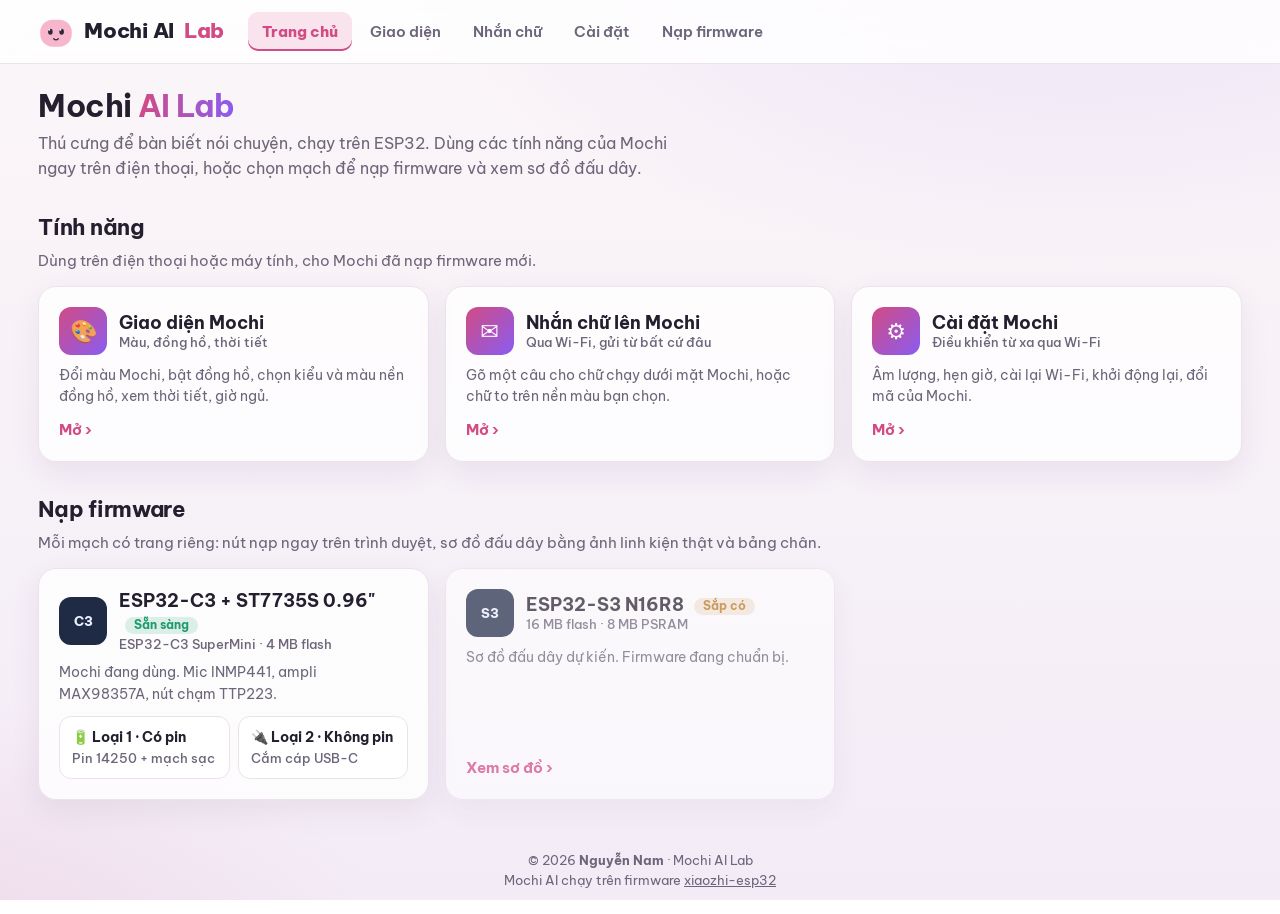
==== index.html @ e9ddea58 "Open Cai dat with the key from Mochi's QR code (#<key> on the home page); guides mention the QR Co-A" ====
<!doctype html>
<html lang="vi">
<head>
<meta charset="utf-8">
<meta name="viewport" content="width=device-width, initial-scale=1">
<title>Mochi AI Lab</title>
<link rel="icon" href="data:image/svg+xml,%3Csvg xmlns='http://www.w3.org/2000/svg' viewBox='0 0 64 64'%3E%3Crect x='4' y='10' width='56' height='48' rx='22' fill='%23f7b6cb'/%3E%3Crect x='18' y='26' width='8' height='11' rx='4' fill='%232c2838'/%3E%3Crect x='38' y='26' width='8' height='11' rx='4' fill='%232c2838'/%3E%3C/svg%3E">
<!-- home-screen shortcut icons (phones need PNGs; the SVG favicon above is for desktop tabs) -->
<link rel="icon" type="image/png" sizes="192x192" href="icons/icon-192.png">
<link rel="apple-touch-icon" href="icons/icon-180.png">
<link rel="manifest" href="site.webmanifest">
<meta name="theme-color" content="#fbf6f8">
<meta name="theme-color" media="(prefers-color-scheme: dark)" content="#17132a">
<meta name="apple-mobile-web-app-title" content="Mochi AI Lab">
<script>
  // links to sections of the old one-page flasher now live on the ESP32-C3 page
  if (['#nap', '#daydien', '#luuy'].includes(location.hash)) location.replace('esp32-c3.html' + location.hash);
  // the QR code on Mochi's screen (menu > Code web): https://mochiailab.github.io/#<key>
  // (after '#', so the key never reaches the server); Cài đặt fills it in and connects
  else if (/^#[A-Za-z0-9]{12}$/.test(location.hash)) location.replace('cai-dat.html' + location.hash);
</script>
<link rel="preconnect" href="https://fonts.googleapis.com">
<link rel="preconnect" href="https://fonts.gstatic.com" crossorigin>
<link href="https://fonts.googleapis.com/css2?family=Be+Vietnam+Pro:wght@400;500;600;700;800&display=swap" rel="stylesheet">
<link rel="stylesheet" href="site.css?v=20261133">
<style>
.hero { align-items: center; }
.hero p { max-width: 640px; font-size: 16px; }
</style>
</head>
<body>
<header data-active="home"></header>

<div class="wrap">
  <div class="hero">
    <div>
      <h1>Mochi <b>AI Lab</b></h1>
      <p>Thú cưng để bàn biết nói chuyện, chạy trên ESP32. Dùng các tính năng của Mochi ngay trên điện thoại, hoặc chọn mạch để nạp firmware và xem sơ đồ đấu dây.</p>
    </div>
  </div>

  <!-- the cards come from cards.js (add boards / features there) -->


  <section id="tinh-nang">
    <h2>Tính năng</h2>
    <p>Dùng trên điện thoại hoặc máy tính, cho Mochi đã nạp firmware mới.</p>
    <div class="cards" data-cards="features"></div>
  </section>

  <section id="nap-firmware">
    <h2>Nạp firmware</h2>
    <p>Mỗi mạch có trang riêng: nút nạp ngay trên trình duyệt, sơ đồ đấu dây bằng ảnh linh kiện thật và bảng chân.</p>
    <div class="cards" data-cards="boards"></div>
  </section>
</div>
<footer></footer>
<script src="site.js?v=20261128"></script>
<script src="cards.js?v=20261128"></script>
</body>
</html>
---- site.css ----
/* Mochi AI Lab: styles shared by every page (tokens, top bar, menu, layout, footer).
   Page-specific styles stay inline in each page. */
:root {
  --bg: #fbf6f8; --bg2: #f3ecf7; --surface: rgba(255,255,255,.82); --surface-solid: #ffffff;
  --text: #241f2e; --muted: #6d6579; --line: #ebe2ec; --shadow: 0 10px 30px rgba(80, 40, 90, .08);
  --accent: #d24b84; --accent2: #8a5cf0; --accent-text: #ffffff; --code: #f3edf2;
  --ok: #1d9a6a; --warn: #b9781a; --bad: #c2384f;
  --w-clk: #e07b00; --w-ws: #d23f8a; --w-data: #2f6fd6; --w-disp: #7a4fd0; --w-touch: #1d9a6a;
  --p33: #d63a3a; --p5: #9b1c1c; --gnd: #5b5b5b;
  --board: #1f2a44; --board-text: #e9eefc; --module: #fbf7fb; --module-stroke: #d9cfe0;
  --glow1: color-mix(in srgb, #8a5cf0 14%, transparent); --glow2: color-mix(in srgb, #d24b84 14%, transparent); --glow3: transparent;
}
@media (prefers-color-scheme: dark) {
  :root:not([data-theme="light"]) {
    --bg: #17132a; --bg2: #0d0b17; --surface: rgba(36,30,56,.72); --surface-solid: #241e38;
    --text: #f4f0fb; --muted: #b3abc8; --line: rgba(255,255,255,.09); --shadow: 0 14px 40px rgba(0,0,0,.45);
    --accent: #ff8fbd; --accent2: #b49cff; --accent-text: #1a0f1f; --code: #2c2542;
    --module: #2a2342; --module-stroke: #4a4066; --board: #2f2a55; --board-text: #ece8ff; --gnd: #b9b4c4; --p5: #ff8a8a;
    --glow1: rgba(180,156,255,.20); --glow2: rgba(255,143,189,.13); --glow3: rgba(94,200,255,.07);
  }
}
:root[data-theme="dark"] {
  --bg: #17132a; --bg2: #0d0b17; --surface: rgba(36,30,56,.72); --surface-solid: #241e38;
  --text: #f4f0fb; --muted: #b3abc8; --line: rgba(255,255,255,.09); --shadow: 0 14px 40px rgba(0,0,0,.45);
  --accent: #ff8fbd; --accent2: #b49cff; --accent-text: #1a0f1f; --code: #2c2542;
  --module: #2a2342; --module-stroke: #4a4066; --board: #2f2a55; --board-text: #ece8ff; --gnd: #b9b4c4; --p5: #ff8a8a;
  --glow1: rgba(180,156,255,.20); --glow2: rgba(255,143,189,.13); --glow3: rgba(94,200,255,.07);
}
* { box-sizing: border-box; }
body {
  margin: 0; min-height: 100vh; color: var(--text);
  font: 15px/1.55 "Be Vietnam Pro", "Segoe UI", system-ui, sans-serif;
  background:
    radial-gradient(1200px 600px at 85% -10%, var(--glow1), transparent 60%),
    radial-gradient(900px 500px at -10% 110%, var(--glow2), transparent 60%),
    radial-gradient(700px 500px at 50% 45%, var(--glow3), transparent 70%),
    linear-gradient(180deg, var(--bg), var(--bg2));
  background-attachment: fixed;
}

/* ---------- top bar + menu (same on every page) ---------- */
header {
  position: sticky; top: 0; z-index: 10; min-height: 64px;
  display: flex; align-items: center; gap: 24px; padding: 0 clamp(16px, 3vw, 40px);
  padding-top: env(safe-area-inset-top);
  background: var(--surface); backdrop-filter: blur(12px); border-bottom: 1px solid var(--line);
}
.brand { display: flex; align-items: center; gap: 10px; font-weight: 800; font-size: 21px; letter-spacing: -.3px; text-decoration: none; color: var(--text); flex: none; }
.brand svg { width: 36px; height: 36px; }
.brand span { color: var(--accent); }
.menu { display: flex; gap: 4px; }
.menu a { color: var(--muted); text-decoration: none; font-weight: 600; padding: 8px 14px; border-radius: 10px; white-space: nowrap; }
.menu a:hover { color: var(--text); background: color-mix(in srgb, var(--accent) 10%, transparent); }
.menu a.active { color: var(--accent); font-weight: 800; background: color-mix(in srgb, var(--accent) 14%, transparent);
  box-shadow: inset 0 -2px 0 var(--accent); }
.chip { margin-left: auto; display: inline-flex; align-items: center; gap: 8px; font-size: 13px; font-weight: 600;
  padding: 6px 12px; border-radius: 999px; background: var(--surface-solid); border: 1px solid var(--line); }
.chip i { width: 9px; height: 9px; border-radius: 50%; background: var(--ok); display: inline-block; }
.chip.bad i { background: var(--warn); }

/* phones / narrow windows: the menu becomes a scrolling row under the logo */
@media (max-width: 860px) {
  header { flex-wrap: wrap; gap: 6px 12px; padding-top: max(10px, env(safe-area-inset-top)); padding-bottom: 6px; }
  .menu { order: 3; width: 100%; overflow-x: auto; scrollbar-width: none; margin: 0 -6px; }
  .menu::-webkit-scrollbar { display: none; }
  .menu a { padding: 6px 12px; font-size: 14px; }
}
@media (max-width: 520px) {
  .brand { font-size: 19px; }
  .chip { font-size: 12px; padding: 5px 10px; }
  .chip .long { display: none; }
}

/* ---------- layout ---------- */
.wrap { max-width: 1680px; margin: 0 auto; padding: 24px clamp(16px, 3vw, 40px) 40px; }
.hero { display: flex; align-items: end; justify-content: space-between; gap: 20px; margin-bottom: 20px; flex-wrap: wrap; }
.hero h1 { margin: 0; font-size: clamp(26px, 2.4vw, 36px); letter-spacing: -.6px; line-height: 1.2; }
.hero h1 b { background: linear-gradient(90deg, var(--accent), var(--accent2)); -webkit-background-clip: text; background-clip: text; color: transparent; }
.hero p { margin: 6px 0 0; color: var(--muted); }
.panel { background: var(--surface); border: 1px solid var(--line); border-radius: 18px; box-shadow: var(--shadow); padding: 20px 22px; }
.tag { display: inline-block; font-size: 11.5px; font-weight: 700; border-radius: 999px; padding: 1px 9px; margin-left: 6px; vertical-align: 1px; }
.tag.ok { background: color-mix(in srgb, var(--ok) 15%, transparent); color: var(--ok); }
.tag.warn { background: color-mix(in srgb, var(--warn) 16%, transparent); color: var(--warn); }
.hidden { display: none !important; }
/* ---------- cards (home page, nap-firmware.html; filled by cards.js) ---------- */
section { margin-top: 30px; scroll-margin-top: 120px; }
section > h2 { margin: 0 0 4px; font-size: 22px; letter-spacing: -.3px; }
section > p { margin: 0 0 14px; color: var(--muted); }
.cards { display: grid; grid-template-columns: repeat(auto-fill, minmax(300px, 1fr)); gap: 16px; }
.card { position: relative; display: flex; flex-direction: column; gap: 10px; padding: 20px; border-radius: 18px;
  background: var(--surface); border: 1px solid var(--line); box-shadow: var(--shadow); color: var(--text); text-decoration: none;
  transition: transform .15s, border-color .15s; }
a.card:hover, .card.link:hover { transform: translateY(-2px); border-color: color-mix(in srgb, var(--accent) 45%, var(--line)); }
.card .top { display: flex; align-items: center; gap: 12px; }
.icon { width: 48px; height: 48px; border-radius: 12px; display: grid; place-items: center; flex: none;
  background: var(--board); color: var(--board-text); font-weight: 800; font-size: 13px; }
.icon.feature { background: linear-gradient(135deg, var(--accent), var(--accent2)); color: #fff; font-size: 22px; }
.card h3 { margin: 0; font-size: 18px; line-height: 1.3; }
.card h3 small { display: block; font-size: 13px; font-weight: 500; color: var(--muted); }
.card p { margin: 0; color: var(--muted); font-size: 14px; }
.card .go { margin-top: auto; font-weight: 700; color: var(--accent); }
.card.soon { opacity: .7; }
.card .cover { position: absolute; inset: 0; border-radius: inherit; }  /* whole card clickable */
.variants { display: flex; gap: 8px; flex-wrap: wrap; margin-top: auto; position: relative; z-index: 1; }
.variants a { flex: 1; min-width: 130px; text-decoration: none; color: var(--text); font-weight: 700; font-size: 14px;
  padding: 10px 12px; border-radius: 12px; background: var(--surface-solid); border: 1px solid var(--line); }
.variants a small { display: block; font-weight: 500; color: var(--muted); font-size: 12.5px; }
.variants a:hover { border-color: var(--accent); }

footer { text-align: center; color: var(--muted); font-size: 13px; padding: 10px 16px 24px; }
footer a { color: inherit; }

/* "Ghi nhớ mã" checkbox under the key box (Nhắn chữ, Giao diện, Cài đặt) */
.remember { display: flex; gap: 8px; align-items: baseline; flex-wrap: wrap; margin: 10px 2px 0; font-size: 14px; color: var(--text); cursor: pointer; }
.remember input { accent-color: var(--accent); }
.remember small { color: var(--muted); }

[hidden] { display: none !important; }
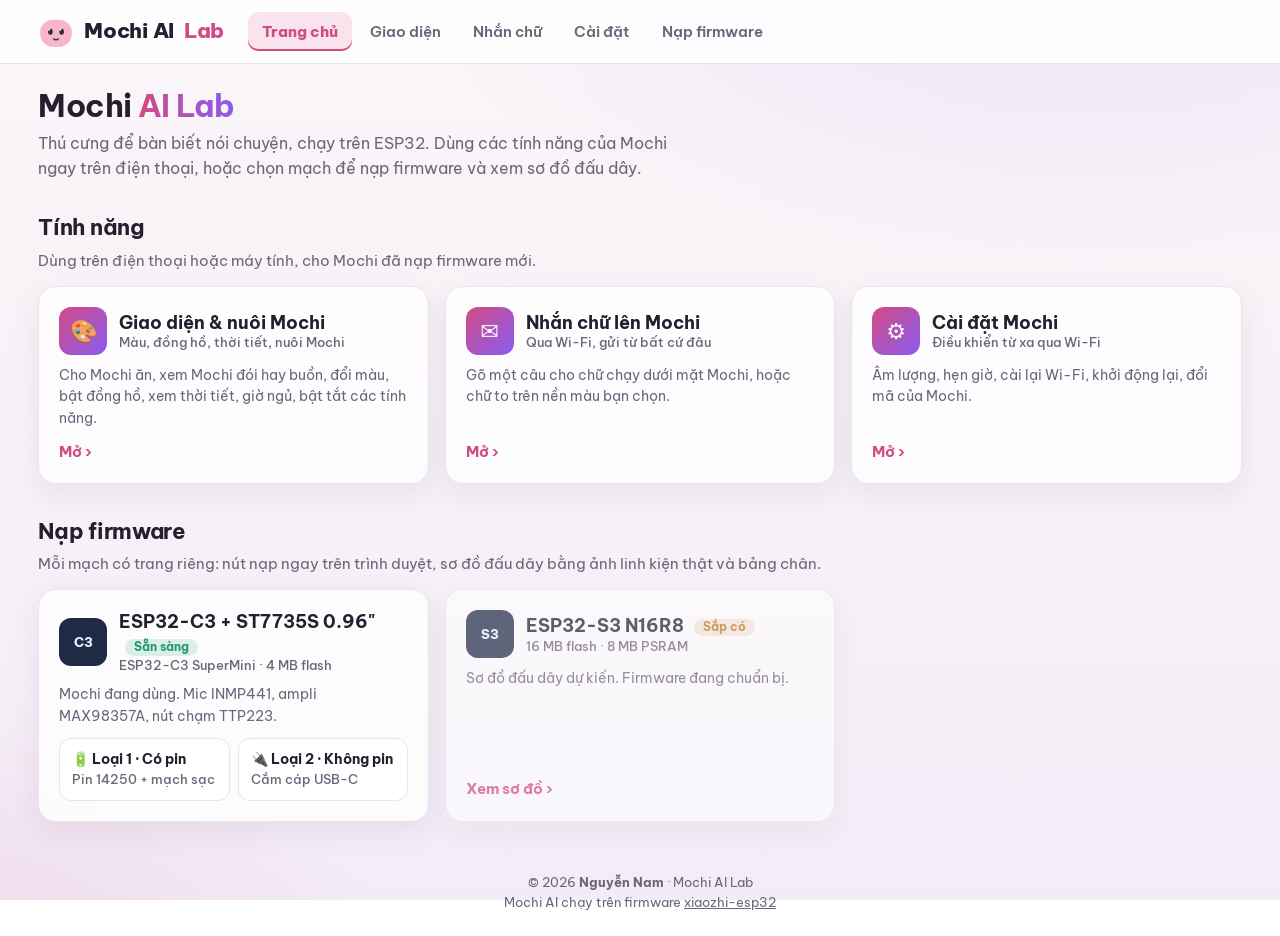
==== commit b421cbe5: "Firmware 2026.11.24-9: Nuoi Mochi (pet needs, faces, sounds, feeding), call to talk instead of the s" ====
--- a/index.html
+++ b/index.html
@@ -56,6 +56,6 @@
 </div>
 <footer></footer>
 <script src="site.js?v=20261128"></script>
-<script src="cards.js?v=20261128"></script>
+<script src="cards.js?v=20261139"></script>
 </body>
 </html>
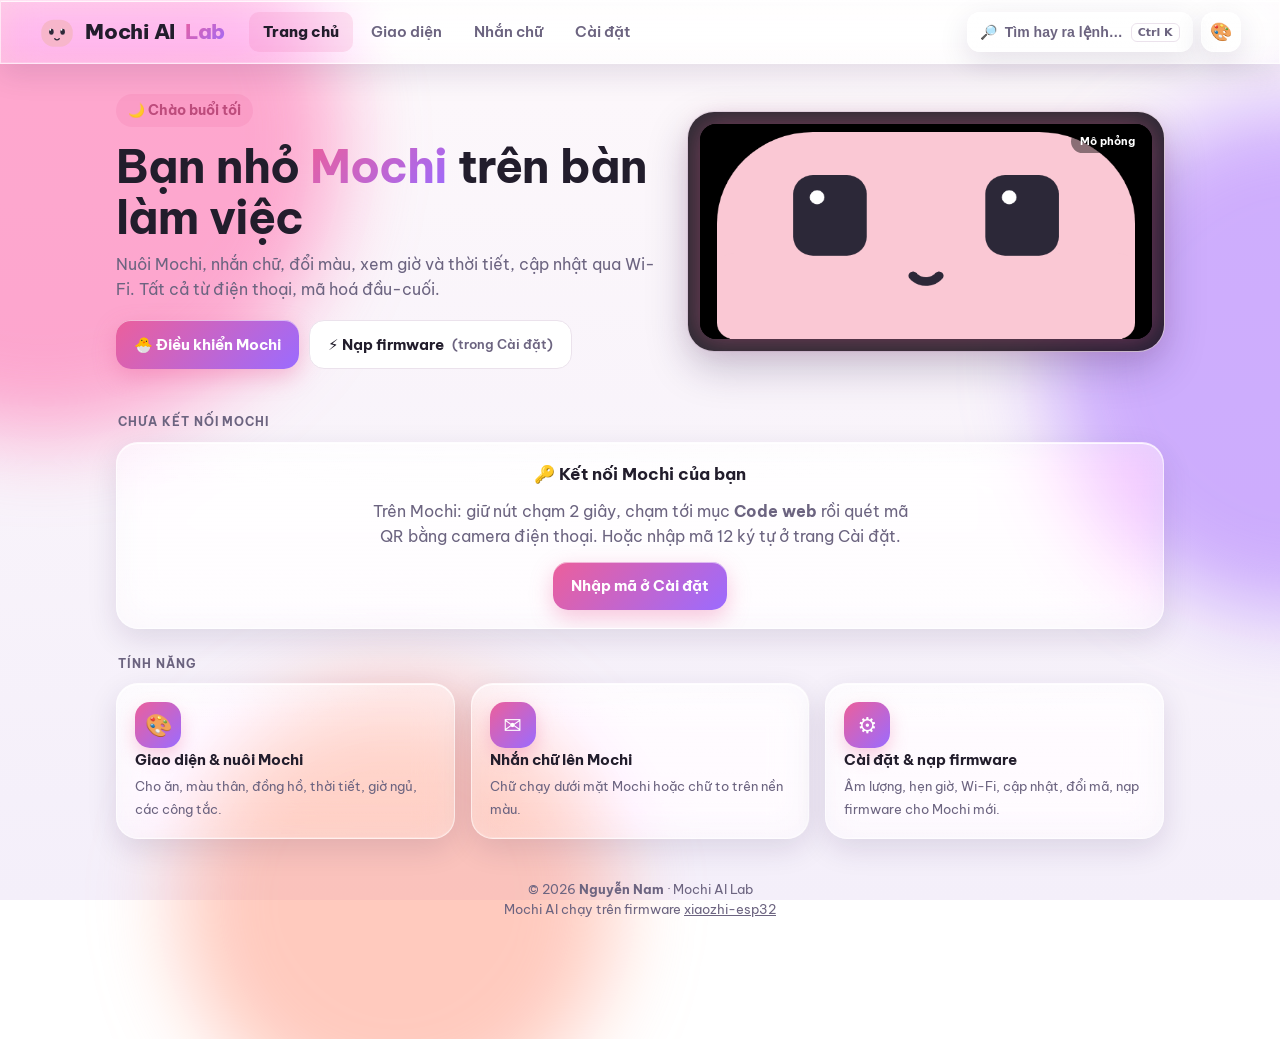
==== commit 3f28e754: "Liquid Glass redesign: theme picker (light/dark/auto, 8 accents, glass switch), Ctrl+K commands, pho" ====
--- a/index.html
+++ b/index.html
@@ -14,7 +14,8 @@
 <meta name="apple-mobile-web-app-title" content="Mochi AI Lab">
 <script>
   // links to sections of the old one-page flasher now live on the ESP32-C3 page
-  if (['#nap', '#daydien', '#luuy'].includes(location.hash)) location.replace('esp32-c3.html' + location.hash);
+  if (['#daydien', '#luuy'].includes(location.hash)) location.replace('esp32-c3.html' + location.hash);
+  else if (location.hash === '#nap') location.replace('cai-dat.html#nap');
   // the QR code on Mochi's screen (menu > Code web): https://mochiailab.github.io/#<key>
   // (after '#', so the key never reaches the server); Cài đặt fills it in and connects
   else if (/^#[A-Za-z0-9]{12}$/.test(location.hash)) location.replace('cai-dat.html' + location.hash);
@@ -22,40 +23,72 @@
 <link rel="preconnect" href="https://fonts.googleapis.com">
 <link rel="preconnect" href="https://fonts.gstatic.com" crossorigin>
 <link href="https://fonts.googleapis.com/css2?family=Be+Vietnam+Pro:wght@400;500;600;700;800&display=swap" rel="stylesheet">
-<link rel="stylesheet" href="site.css?v=20261133">
-<style>
-.hero { align-items: center; }
-.hero p { max-width: 640px; font-size: 16px; }
-</style>
+<script src="theme.js?v=20261140"></script>
+<link rel="stylesheet" href="site.css?v=20261140">
+<link rel="stylesheet" href="glass.css?v=20261141">
+<link rel="stylesheet" href="home.css?v=20261140">
 </head>
 <body>
 <header data-active="home"></header>
 
-<div class="wrap">
-  <div class="hero">
+<main class="home">
+  <section class="hero">
     <div>
-      <h1>Mochi <b>AI Lab</b></h1>
-      <p>Thú cưng để bàn biết nói chuyện, chạy trên ESP32. Dùng các tính năng của Mochi ngay trên điện thoại, hoặc chọn mạch để nạp firmware và xem sơ đồ đấu dây.</p>
+      <span class="greet" id="greet">👋 Xin chào</span>
+      <h1>Bạn nhỏ <em>Mochi</em> trên bàn làm việc</h1>
+      <p class="lead">Nuôi Mochi, nhắn chữ, đổi màu, xem giờ và thời tiết, cập nhật qua Wi-Fi. Tất cả từ điện thoại, mã hoá đầu-cuối.</p>
+      <div class="btns">
+        <a class="btn primary" href="giao-dien.html">🐣 Điều khiển Mochi</a>
+        <a class="btn" href="cai-dat.html#nap">⚡ Nạp firmware <small>(trong Cài đặt)</small></a>
+      </div>
+    </div>
+    <div class="screen"><canvas id="live" aria-label="Màn hình Mochi trực tiếp"></canvas><span class="live-tag" id="liveTag">Mô phỏng</span></div>
+  </section>
+
+  <div class="label" id="who">Mochi của bạn</div>
+  <div class="dash" id="dashboard">
+    <div class="card">
+      <h2>🐣 Tâm trạng</h2>
+      <div class="mood"><span class="e" id="moodE">🙂</span><div><b id="moodT">Đang kết nối…</b><small id="moodS"></small></div></div>
+      <div class="stat" id="sF"><span>🍙</span><div class="bar"><i></i></div><b>–</b></div>
+      <div class="stat" id="sJ"><span>💗</span><div class="bar"><i></i></div><b>–</b></div>
+      <div class="stat" id="sT"><span>💬</span><div class="bar"><i></i></div><b>–</b></div>
+      <div class="stat" id="sE"><span>😴</span><div class="bar"><i></i></div><b>–</b></div>
+    </div>
+    <div class="card">
+      <h2>⚡ Làm nhanh</h2>
+      <div class="quick">
+        <button class="q" data-cmd="feed" data-v="0" data-t="Mochi đang ăn bánh 😋"><span>🍡</span>Cho ăn</button>
+        <button class="q" data-cmd="pet" data-t="Đã thả tim 💗"><span>💗</span>Thả tim</button>
+        <button class="q" data-cmd="clock_show" data-t="Mochi hiện giờ 8 giây ⏰"><span>⏰</span>Xem giờ</button>
+        <button class="q" data-cmd="sleep" data-t="Mochi đi ngủ 😴"><span>😴</span>Ngủ ngay</button>
+        <button class="q" data-href="nhan-chu.html"><span>✉️</span>Nhắn chữ</button>
+        <button class="q" data-t="Nói với Mochi: &quot;Mochi ơi, mở bài …&quot; 🎵"><span>🎵</span>Mở nhạc</button>
+        <button class="q" data-cmd="timer" data-v="1500" data-t="Hẹn giờ 25 phút 🍅"><span>🍅</span>25 phút</button>
+        <button class="q" data-href="cai-dat.html"><span>⬆️</span>Cập nhật</button>
+      </div>
+      <div class="qrow"><div>Gọi để trò chuyện<small>Gọi to "Mochi ơi!" là Mochi nghe luôn</small></div><button class="gtoggle" id="qCall" aria-label="Gọi để trò chuyện"></button></div>
+      <div class="qrow"><div>Tiếng khi chạm<small>"pi-pu-pi" và "kyu-kyu-kyu"</small></div><button class="gtoggle" id="qTsnd" aria-label="Tiếng khi chạm"></button></div>
     </div>
   </div>
+  <div class="card nokey" id="nokey" hidden>
+    <h2 style="justify-content:center">🔑 Kết nối Mochi của bạn</h2>
+    <p class="lead" style="margin:0 auto 14px">Trên Mochi: giữ nút chạm 2 giây, chạm tới mục <b>Code web</b> rồi quét mã QR bằng camera điện thoại. Hoặc nhập mã 12 ký tự ở trang Cài đặt.</p>
+    <a class="btn primary" href="cai-dat.html">Nhập mã ở Cài đặt</a>
+  </div>
 
-  <!-- the cards come from cards.js (add boards / features there) -->
-
-
-  <section id="tinh-nang">
-    <h2>Tính năng</h2>
-    <p>Dùng trên điện thoại hoặc máy tính, cho Mochi đã nạp firmware mới.</p>
-    <div class="cards" data-cards="features"></div>
-  </section>
-
-  <section id="nap-firmware">
-    <h2>Nạp firmware</h2>
-    <p>Mỗi mạch có trang riêng: nút nạp ngay trên trình duyệt, sơ đồ đấu dây bằng ảnh linh kiện thật và bảng chân.</p>
-    <div class="cards" data-cards="boards"></div>
-  </section>
-</div>
+  <div class="label">Tính năng</div>
+  <div class="feats">
+    <a class="card feat" href="giao-dien.html"><span class="ic">🎨</span><div><b>Giao diện & nuôi Mochi</b><small>Cho ăn, màu thân, đồng hồ, thời tiết, giờ ngủ, các công tắc.</small></div></a>
+    <a class="card feat" href="nhan-chu.html"><span class="ic">✉️</span><div><b>Nhắn chữ lên Mochi</b><small>Chữ chạy dưới mặt Mochi hoặc chữ to trên nền màu.</small></div></a>
+    <a class="card feat" href="cai-dat.html"><span class="ic">⚙️</span><div><b>Cài đặt & nạp firmware</b><small>Âm lượng, hẹn giờ, Wi-Fi, cập nhật, đổi mã, nạp firmware cho Mochi mới.</small></div></a>
+  </div>
+</main>
+<div class="toast" id="toast"></div>
 <footer></footer>
-<script src="site.js?v=20261128"></script>
-<script src="cards.js?v=20261139"></script>
+<script src="site.js?v=20261140"></script>
+<script src="mochi-link.js?v=20261140"></script>
+<script src="mochi-screen.js?v=20261140"></script>
+<script src="home.js?v=20261140"></script>
 </body>
 </html>
--- a/glass.css
+++ b/glass.css
@@ -0,0 +1,141 @@
+/* Mochi AI Lab: the Liquid Glass look, on top of site.css (tokens) on every page.
+   theme.js sets data-theme (light / dark), data-glass (on / off) and --accent / --accent2. */
+:root {
+  --bg: #fdf8fb; --bg2: #f4effa; --text: #221d2c; --muted: #6c6480;
+  --a-soft: color-mix(in srgb, var(--accent) 15%, transparent);
+  --a-ink: color-mix(in srgb, var(--accent) 80%, #000);
+  --grad: linear-gradient(135deg, var(--accent), var(--accent2));
+  --accent-text: #fff;
+}
+:root[data-theme="dark"] {
+  --bg: #120f1f; --bg2: #08070f; --text: #f5f1ff; --muted: #aea6c6; --surface-solid: #201b32;
+  --a-ink: color-mix(in srgb, var(--accent) 65%, #fff); --accent-text: #fff;
+}
+body { background: linear-gradient(180deg, var(--bg), var(--bg2)) fixed; padding-bottom: 96px; overflow-x: clip; }
+a { color: var(--a-ink); }
+
+/* colourful, slowly drifting blobs behind everything, so the glass has something to bend */
+.blobs { position: fixed; inset: -10%; z-index: -1; pointer-events: none; filter: blur(42px) saturate(1.2); }
+.blobs i { position: absolute; border-radius: 50%; opacity: .5; animation: blobDrift 24s ease-in-out infinite alternate; }
+.blobs i:nth-child(1) { width: 46vmax; height: 46vmax; left: -8%; top: -6%; background: var(--accent); }
+.blobs i:nth-child(2) { width: 40vmax; height: 40vmax; right: -10%; top: 18%; background: var(--accent2); animation-duration: 30s; }
+.blobs i:nth-child(3) { width: 34vmax; height: 34vmax; left: 20%; bottom: -12%; background: color-mix(in srgb, var(--accent) 50%, #ffd36e); animation-duration: 34s; }
+:root[data-theme="dark"] .blobs i { opacity: .34; }
+@keyframes blobDrift { to { transform: translate(6vmax, 4vmax) scale(1.12); } }
+
+/* ---------- the glass material ---------- */
+:root[data-glass="on"] :is(header, .card, .panel, .update, .dock, .theme-pop, .cmd, .gpill, .gbtn, .variants a, .bgs button, .chips button) {
+  --g-fill: color-mix(in srgb, #fff 18%, transparent);
+  --g-rim: color-mix(in srgb, #fff 60%, transparent);
+  background: linear-gradient(180deg, color-mix(in srgb, #fff 24%, transparent), color-mix(in srgb, #fff 6%, transparent)), var(--g-fill);
+  -webkit-backdrop-filter: blur(18px) saturate(1.9) brightness(1.05);
+  backdrop-filter: blur(18px) saturate(1.9) brightness(1.05);
+  border: 1px solid var(--g-rim);
+  box-shadow: inset 0 1px 0 color-mix(in srgb, #fff 85%, transparent), inset 0 -1px 0 color-mix(in srgb, #fff 18%, transparent),
+    inset 0 0 22px color-mix(in srgb, #fff 10%, transparent), 0 10px 30px rgba(40, 20, 70, .12);
+}
+:root[data-glass="on"][data-theme="dark"] :is(header, .card, .panel, .update, .dock, .theme-pop, .cmd, .gpill, .gbtn, .variants a, .bgs button, .chips button) {
+  --g-fill: color-mix(in srgb, #1a1530 40%, transparent);
+  --g-rim: color-mix(in srgb, #fff 16%, transparent);
+  background: linear-gradient(180deg, color-mix(in srgb, #fff 9%, transparent), color-mix(in srgb, #fff 2%, transparent)), var(--g-fill);
+  box-shadow: inset 0 1px 0 color-mix(in srgb, #fff 26%, transparent), inset 0 -1px 0 color-mix(in srgb, #fff 6%, transparent),
+    inset 0 0 22px color-mix(in srgb, #fff 4%, transparent), 0 14px 40px rgba(0, 0, 0, .45);
+}
+/* popovers sit over busy content: thicker glass */
+:root[data-glass="on"] :is(.theme-pop, .cmd) { --g-fill: color-mix(in srgb, var(--surface-solid) 84%, transparent) !important; }
+/* a soft specular glare on cards, following the pointer a little */
+:root[data-glass="on"] .card { overflow: hidden; }
+:root[data-glass="on"] .card::after {
+  content: ""; position: absolute; inset: 0; pointer-events: none; border-radius: inherit;
+  background: radial-gradient(120% 60% at var(--gx, 30%) -10%, color-mix(in srgb, #fff 40%, transparent), transparent 55%);
+  mix-blend-mode: soft-light;
+}
+.card { position: relative; }
+.card > * { position: relative; z-index: 1; }
+/* real refraction where the browser can (Chrome / Edge / Android): the backdrop bent by a lens */
+@supports (backdrop-filter: url(#lens)) {
+  :root[data-glass="on"] :is(header, .dock) { backdrop-filter: url(#lens) blur(14px) saturate(1.9) brightness(1.05); }
+}
+/* glass off (or the phone asks for less transparency): solid, lighter for old phones */
+:root[data-glass="off"] .blobs { display: none; }
+:root[data-glass="off"] :is(header, .card, .panel, .dock, .theme-pop, .cmd, .gpill, .gbtn) { background: var(--surface-solid); }
+@media (prefers-reduced-motion: reduce) { .blobs i { animation: none; } }
+
+/* ---------- top bar ---------- */
+header { border-width: 0 0 1px; border-radius: 0; }
+.brand span { background: var(--grad); -webkit-background-clip: text; background-clip: text; color: transparent; }
+.menu a.active { color: var(--text); background: var(--a-soft); box-shadow: none; }
+.hdr-tools { margin-left: auto; display: flex; align-items: center; gap: 8px; }
+.gpill { display: inline-flex; align-items: center; gap: 7px; padding: 6px 12px 6px 10px; border-radius: 999px; font-size: 13px; font-weight: 700; white-space: nowrap; color: var(--text); text-decoration: none; }
+.gpill .dot { width: 8px; height: 8px; border-radius: 50%; background: var(--muted); }
+.gpill.on .dot { background: var(--ok); box-shadow: 0 0 0 4px color-mix(in srgb, var(--ok) 22%, transparent); animation: dotPulse 2s infinite; }
+@keyframes dotPulse { 50% { box-shadow: 0 0 0 7px transparent; } }
+.gbtn { width: 40px; height: 40px; border-radius: 13px; display: grid; place-items: center; cursor: pointer; font-size: 18px; color: var(--text); padding: 0;
+  transition: transform .35s cubic-bezier(.3, 1.6, .5, 1); }
+.gbtn:active { transform: scale(.88); }
+.gsearch { width: auto; padding: 0 12px; gap: 8px; display: flex; font-weight: 600; font-size: 14px; color: var(--muted); min-width: 190px; justify-content: flex-start; }
+.gsearch kbd { margin-left: auto; font: 600 11px system-ui; padding: 2px 6px; border-radius: 6px; border: 1px solid var(--line); }
+@media (max-width: 860px) {
+  header .menu, .gsearch { display: none !important; }
+  header { flex-wrap: nowrap; }
+}
+@media (max-width: 520px) { .gpill .txt { display: none; } }
+
+/* ---------- theme picker ---------- */
+.theme-pop { position: fixed; top: 72px; right: 16px; z-index: 60; width: 300px; padding: 16px; border-radius: 22px; display: none; color: var(--text); }
+.theme-pop.open { display: block; animation: popIn .2s ease-out; }
+@keyframes popIn { from { opacity: 0; transform: translateY(-6px) scale(.98); } }
+.theme-pop h4 { margin: 0 0 10px; font-size: 14px; }
+.seg3 { display: grid; grid-template-columns: repeat(3, 1fr); gap: 4px; padding: 4px; border-radius: 13px; background: var(--a-soft); margin-bottom: 14px; }
+.seg3 button { border: 0; border-radius: 10px; padding: 8px 4px; font-weight: 600; font-size: 13px; background: transparent; color: var(--muted); cursor: pointer; }
+.seg3 button.on { background: var(--surface-solid); color: var(--text); box-shadow: 0 2px 8px rgba(0,0,0,.08); }
+.swatches { display: grid; grid-template-columns: repeat(4, 1fr); gap: 10px; }
+.sw { border: 0; background: none; padding: 0; cursor: pointer; font-weight: 600; font-size: 11.5px; color: var(--muted); display: grid; justify-items: center; gap: 5px; }
+.sw i { width: 42px; height: 42px; border-radius: 14px; display: block; position: relative; transition: transform .2s; box-shadow: inset 0 1px 0 rgba(255,255,255,.6); }
+.sw.on i { outline: 3px solid var(--text); outline-offset: 2px; } .sw:hover i { transform: scale(1.06); }
+.sw.mochi i::after { content: "🐣"; position: absolute; inset: 0; display: grid; place-items: center; font-size: 18px; }
+.trow { display: flex; align-items: center; gap: 12px; padding-top: 12px; margin-top: 12px; border-top: 1px solid var(--line); }
+.trow div { flex: 1; font-weight: 600; } .trow small { display: block; color: var(--muted); font-weight: 500; font-size: 12.5px; }
+.gtoggle { width: 50px; height: 30px; border-radius: 99px; background: var(--line); position: relative; cursor: pointer; border: 0; padding: 0; flex: none; transition: background .25s; }
+.gtoggle::after { content: ""; position: absolute; left: 3px; top: 3px; width: 24px; height: 24px; border-radius: 50%; background: linear-gradient(180deg, #fff, #eef);
+  box-shadow: inset 0 1px 0 #fff, 0 3px 8px rgba(0,0,0,.25); transition: transform .3s cubic-bezier(.3, 1.5, .6, 1); }
+.gtoggle.on { background: var(--grad); } .gtoggle.on::after { transform: translateX(20px); }
+
+/* ---------- command palette (Ctrl+K) ---------- */
+.cmd-bg { position: fixed; inset: 0; z-index: 70; background: rgba(10,8,20,.32); -webkit-backdrop-filter: blur(4px); backdrop-filter: blur(4px); display: none; }
+.cmd-bg.open { display: block; }
+.cmd { max-width: 520px; margin: 12vh auto 0; border-radius: 22px; overflow: hidden; animation: popIn .2s; }
+.cmd input { width: 100%; border: 0; border-bottom: 1px solid var(--line); padding: 16px 18px; font-size: 16px; font-family: inherit; background: transparent; color: var(--text); outline: none; }
+.cmd ul { list-style: none; margin: 0; padding: 8px; max-height: 340px; overflow: auto; }
+.cmd li { padding: 10px 12px; border-radius: 12px; display: flex; gap: 10px; align-items: center; cursor: pointer; color: var(--text); }
+.cmd li.sel { background: var(--a-soft); } .cmd li small { margin-left: auto; color: var(--muted); }
+
+/* ---------- bottom dock on phones (the menu, app style) ---------- */
+.dock { display: none; }
+@media (max-width: 860px) {
+  /* a narrow floating pill, centred (not edge to edge) */
+  .dock { display: grid; grid-template-columns: repeat(4, 1fr); position: fixed; left: 50%; transform: translateX(-50%);
+    width: min(330px, calc(100% - 40px)); bottom: calc(12px + env(safe-area-inset-bottom));
+    z-index: 50; border-radius: 28px; padding: 5px; overflow: hidden; }
+  .dock a { position: relative; z-index: 1; display: grid; justify-items: center; gap: 0; padding: 5px 0; border-radius: 22px; text-decoration: none; color: var(--muted); font-weight: 600; font-size: 10.5px; }
+  .dock a span { font-size: 18px; }
+  .dock a.active { color: var(--a-ink); }
+  .dock .drop { position: absolute; z-index: 0; top: 5px; bottom: 5px; left: 5px; width: calc((100% - 10px) / 4); border-radius: 22px;
+    background: linear-gradient(180deg, color-mix(in srgb, #fff 55%, transparent), color-mix(in srgb, #fff 18%, transparent)), var(--a-soft);
+    box-shadow: inset 0 1px 0 #fff, inset 0 -2px 6px color-mix(in srgb, var(--accent) 25%, transparent), 0 4px 14px color-mix(in srgb, var(--accent) 25%, transparent);
+    transition: transform .45s cubic-bezier(.3, 1.6, .5, 1); }
+  :root[data-theme="dark"] .dock .drop { background: linear-gradient(180deg, color-mix(in srgb, #fff 18%, transparent), color-mix(in srgb, #fff 4%, transparent)), var(--a-soft);
+    box-shadow: inset 0 1px 0 color-mix(in srgb, #fff 35%, transparent), 0 4px 14px rgba(0,0,0,.4); }
+}
+
+/* ---------- controls: buttons squish like a drop, accent everywhere ---------- */
+button, .btn { transition: transform .35s cubic-bezier(.3, 1.6, .5, 1), box-shadow .2s; }
+button:active:not(:disabled), .btn:active { transform: scale(.94, .9); }
+button.primary, .primary, .btn.primary { background: var(--grad) !important; color: #fff !important; border: 0 !important;
+  box-shadow: inset 0 1px 0 color-mix(in srgb, #fff 55%, transparent), 0 8px 22px color-mix(in srgb, var(--accent) 35%, transparent); }
+.switch input:checked + span { background: var(--grad); }
+.pet-bar { background: var(--a-soft); }
+.pet-bar i { background: var(--grad) !important; }
+.seg button.on, .seg .on { background: var(--surface-solid); }
+input[type="range"] { accent-color: var(--accent); }
+.toast { -webkit-backdrop-filter: blur(12px); backdrop-filter: blur(12px); }
--- a/home.css
+++ b/home.css
@@ -0,0 +1,56 @@
+/* Mochi AI Lab: the home page (index.html) on top of site.css + glass.css */
+.home { max-width: 1080px; margin: 0 auto; padding: 0 16px 30px; }
+.home .hero { display: grid; grid-template-columns: 1.15fr 1fr; gap: 24px; align-items: center; padding: 30px 0 18px; margin: 0; }
+.home h1 { font-size: clamp(28px, 5vw, 46px); line-height: 1.1; letter-spacing: -.8px; margin: 0 0 10px; }
+.home h1 em { font-style: normal; background: var(--grad); -webkit-background-clip: text; background-clip: text; color: transparent; }
+.home .lead { color: var(--muted); font-size: 16px; margin: 0 0 18px; max-width: 560px; }
+.greet { display: inline-flex; gap: 8px; align-items: center; font-weight: 700; color: var(--a-ink); background: var(--a-soft);
+  padding: 6px 12px; border-radius: 999px; font-size: 13.5px; margin-bottom: 14px; }
+.btns { display: flex; gap: 10px; flex-wrap: wrap; }
+.btn { display: inline-flex; align-items: center; gap: 8px; border-radius: 15px; padding: 12px 18px; font-weight: 700; font-size: 15px;
+  text-decoration: none; color: var(--text); border: 1px solid var(--line); background: var(--surface-solid); }
+.btn small { font-weight: 600; color: var(--muted); }
+
+/* the live mirror of Mochi's screen */
+.screen { aspect-ratio: 2 / 1; border-radius: 26px; padding: 12px; background: rgba(10, 8, 16, .85); position: relative;
+  box-shadow: 0 16px 40px rgba(40, 20, 70, .25), 0 0 0 1px var(--line); }
+.screen canvas { width: 100%; height: 100%; display: block; border-radius: 16px; background: #000;
+  box-shadow: 0 0 26px color-mix(in srgb, var(--accent) 40%, transparent); }
+.live-tag { position: absolute; top: 18px; right: 20px; font-weight: 700; font-size: 11px; color: #fff; background: rgba(0,0,0,.45);
+  padding: 3px 9px; border-radius: 99px; }
+.live-tag.on { background: rgba(235, 50, 70, .88); }
+.live-tag.on::before { content: "● "; animation: liveBlink 1.4s infinite; }
+@keyframes liveBlink { 50% { opacity: .3; } }
+
+.label { font-weight: 700; font-size: 12px; letter-spacing: .08em; text-transform: uppercase; color: var(--muted); margin: 26px 2px 10px; }
+.dash { display: grid; gap: 16px; grid-template-columns: 1fr 2fr; }
+.feats { display: grid; gap: 16px; grid-template-columns: repeat(3, 1fr); }
+.home .card { border-radius: 22px; padding: 18px; display: block; }
+.home .card h2 { font-size: 17px; margin: 0 0 12px; display: flex; align-items: center; gap: 8px; }
+.mood { display: flex; gap: 12px; align-items: center; padding: 12px; border-radius: 16px; background: color-mix(in srgb, #fff 16%, transparent);
+  border: 1px solid color-mix(in srgb, #fff 35%, transparent); margin-bottom: 10px; }
+.mood .e { font-size: 34px; line-height: 1; } .mood b { display: block; } .mood small { color: var(--muted); }
+.stat { display: grid; grid-template-columns: 24px 1fr 42px; gap: 10px; align-items: center; margin: 9px 0; font-size: 14px; }
+.stat b { text-align: right; }
+.bar { height: 9px; border-radius: 9px; background: var(--a-soft); overflow: hidden; }
+.bar i { display: block; height: 100%; width: 0; border-radius: 9px; background: var(--grad); transition: width .5s; }
+.quick { display: grid; grid-template-columns: repeat(4, 1fr); gap: 10px; }
+.q { border-radius: 16px; padding: 12px 6px; text-align: center; font-weight: 600; font-size: 13px; color: var(--text);
+  border: 1px solid var(--line); background: var(--surface-solid); }
+.q span { display: block; font-size: 24px; margin-bottom: 4px; }
+.q:disabled { opacity: .5; }
+.qrow { display: flex; align-items: center; gap: 12px; padding: 10px 0 0; margin-top: 10px; border-top: 1px solid var(--line); }
+.qrow div { flex: 1; font-weight: 600; } .qrow small { display: block; color: var(--muted); font-size: 12.5px; font-weight: 500; }
+.feat { display: flex; gap: 12px; align-items: flex-start; text-decoration: none; color: var(--text); }
+.feat .ic { width: 46px; height: 46px; border-radius: 15px; background: var(--grad); color: #fff; display: grid; place-items: center; font-size: 22px; flex: none;
+  box-shadow: 0 8px 18px color-mix(in srgb, var(--accent) 30%, transparent); transition: transform .3s cubic-bezier(.3,1.6,.5,1); }
+.feat:hover .ic { transform: rotate(-6deg) scale(1.06); }
+.feat b { display: block; margin-bottom: 2px; } .feat small { color: var(--muted); }
+.nokey { text-align: center; padding: 22px; }
+.toast { position: fixed; left: 50%; bottom: 100px; transform: translate(-50%, 20px); opacity: 0; z-index: 80; transition: .25s; pointer-events: none;
+  background: color-mix(in srgb, var(--text) 88%, transparent); color: var(--bg); padding: 11px 16px; border-radius: 14px; font-weight: 600; }
+.toast.show { opacity: 1; transform: translate(-50%, 0); }
+@media (max-width: 860px) {
+  .home .hero { grid-template-columns: 1fr; padding-top: 20px; }
+  .dash, .feats { grid-template-columns: 1fr; }
+}
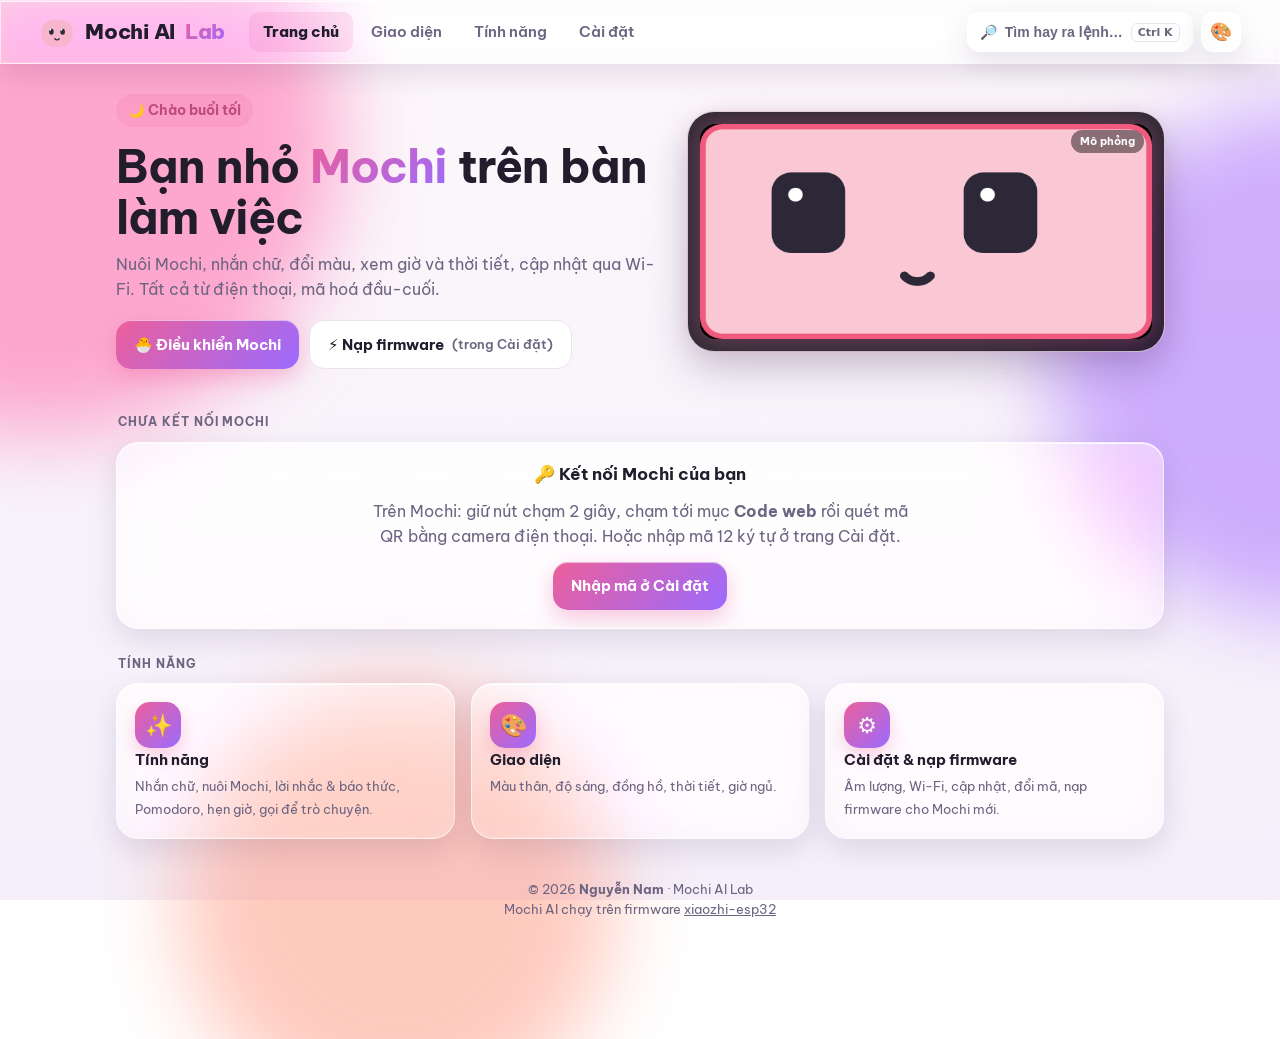
==== commit 25da9e4f: "Firmware 2026.11.25-11: full-screen body with a rim, reminders / wake-up alarms / Pomodoro; new Tinh" ====
--- a/index.html
+++ b/index.html
@@ -38,7 +38,7 @@
       <h1>Bạn nhỏ <em>Mochi</em> trên bàn làm việc</h1>
       <p class="lead">Nuôi Mochi, nhắn chữ, đổi màu, xem giờ và thời tiết, cập nhật qua Wi-Fi. Tất cả từ điện thoại, mã hoá đầu-cuối.</p>
       <div class="btns">
-        <a class="btn primary" href="giao-dien.html">🐣 Điều khiển Mochi</a>
+        <a class="btn primary" href="tinh-nang.html">🐣 Điều khiển Mochi</a>
         <a class="btn" href="cai-dat.html#nap">⚡ Nạp firmware <small>(trong Cài đặt)</small></a>
       </div>
     </div>
@@ -62,9 +62,9 @@
         <button class="q" data-cmd="pet" data-t="Đã thả tim 💗"><span>💗</span>Thả tim</button>
         <button class="q" data-cmd="clock_show" data-t="Mochi hiện giờ 8 giây ⏰"><span>⏰</span>Xem giờ</button>
         <button class="q" data-cmd="sleep" data-t="Mochi đi ngủ 😴"><span>😴</span>Ngủ ngay</button>
-        <button class="q" data-href="nhan-chu.html"><span>✉️</span>Nhắn chữ</button>
+        <button class="q" data-href="tinh-nang.html#chu"><span>✉️</span>Nhắn chữ</button>
         <button class="q" data-t="Nói với Mochi: &quot;Mochi ơi, mở bài …&quot; 🎵"><span>🎵</span>Mở nhạc</button>
-        <button class="q" data-cmd="timer" data-v="1500" data-t="Hẹn giờ 25 phút 🍅"><span>🍅</span>25 phút</button>
+        <button class="q" data-cmd="pomo" data-v="1" data-t="Pomodoro: tập trung 25 phút 🍅"><span>🍅</span>Pomodoro</button>
         <button class="q" data-href="cai-dat.html"><span>⬆️</span>Cập nhật</button>
       </div>
       <div class="qrow"><div>Gọi để trò chuyện<small>Gọi to "Mochi ơi!" là Mochi nghe luôn</small></div><button class="gtoggle" id="qCall" aria-label="Gọi để trò chuyện"></button></div>
@@ -74,21 +74,21 @@
   <div class="card nokey" id="nokey" hidden>
     <h2 style="justify-content:center">🔑 Kết nối Mochi của bạn</h2>
     <p class="lead" style="margin:0 auto 14px">Trên Mochi: giữ nút chạm 2 giây, chạm tới mục <b>Code web</b> rồi quét mã QR bằng camera điện thoại. Hoặc nhập mã 12 ký tự ở trang Cài đặt.</p>
-    <a class="btn primary" href="cai-dat.html">Nhập mã ở Cài đặt</a>
+    <a class="btn primary" href="cai-dat.html#ma">Nhập mã ở Cài đặt</a>
   </div>
 
   <div class="label">Tính năng</div>
   <div class="feats">
-    <a class="card feat" href="giao-dien.html"><span class="ic">🎨</span><div><b>Giao diện & nuôi Mochi</b><small>Cho ăn, màu thân, đồng hồ, thời tiết, giờ ngủ, các công tắc.</small></div></a>
-    <a class="card feat" href="nhan-chu.html"><span class="ic">✉️</span><div><b>Nhắn chữ lên Mochi</b><small>Chữ chạy dưới mặt Mochi hoặc chữ to trên nền màu.</small></div></a>
-    <a class="card feat" href="cai-dat.html"><span class="ic">⚙️</span><div><b>Cài đặt & nạp firmware</b><small>Âm lượng, hẹn giờ, Wi-Fi, cập nhật, đổi mã, nạp firmware cho Mochi mới.</small></div></a>
+    <a class="card feat" href="tinh-nang.html"><span class="ic">✨</span><div><b>Tính năng</b><small>Nhắn chữ, nuôi Mochi, lời nhắc & báo thức, Pomodoro, hẹn giờ, gọi để trò chuyện.</small></div></a>
+    <a class="card feat" href="giao-dien.html"><span class="ic">🎨</span><div><b>Giao diện</b><small>Màu thân, độ sáng, đồng hồ, thời tiết, giờ ngủ.</small></div></a>
+    <a class="card feat" href="cai-dat.html"><span class="ic">⚙️</span><div><b>Cài đặt & nạp firmware</b><small>Âm lượng, Wi-Fi, cập nhật, đổi mã, nạp firmware cho Mochi mới.</small></div></a>
   </div>
 </main>
 <div class="toast" id="toast"></div>
 <footer></footer>
-<script src="site.js?v=20261140"></script>
-<script src="mochi-link.js?v=20261140"></script>
-<script src="mochi-screen.js?v=20261140"></script>
-<script src="home.js?v=20261140"></script>
+<script src="site.js?v=20261150"></script>
+<script src="mochi-link.js?v=20261141"></script>
+<script src="mochi-screen.js?v=20261153"></script>
+<script src="home.js?v=20261150"></script>
 </body>
 </html>
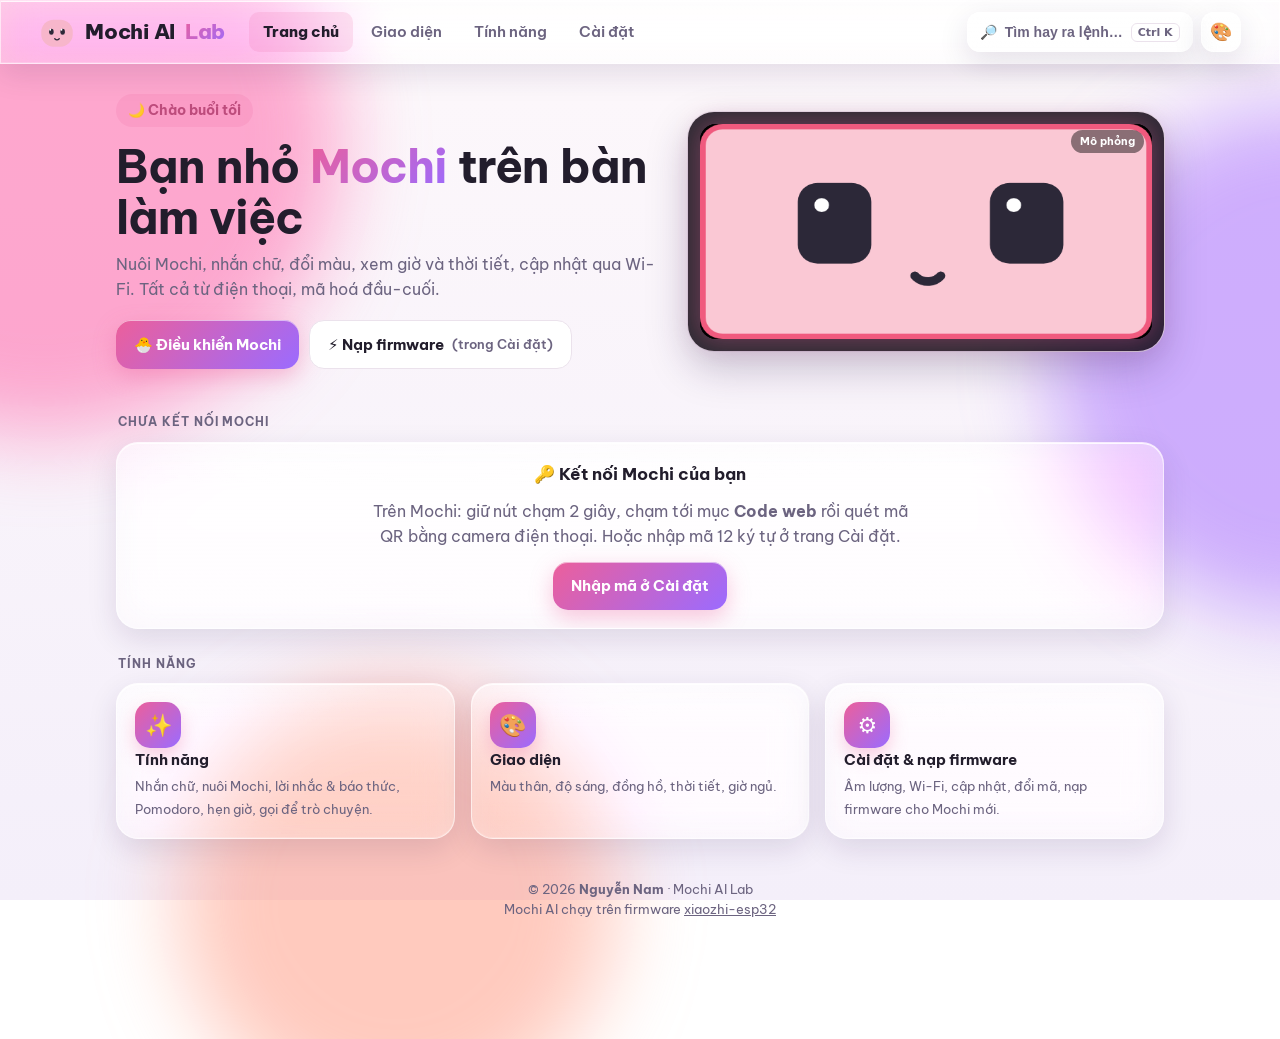
==== commit d57ba2ae: "Firmware 2026.11.26-12 + web: stay connected for hours - Web link reconnects by itself (back-off, an" ====
--- a/index.html
+++ b/index.html
@@ -25,7 +25,7 @@
 <link href="https://fonts.googleapis.com/css2?family=Be+Vietnam+Pro:wght@400;500;600;700;800&display=swap" rel="stylesheet">
 <script src="theme.js?v=20261140"></script>
 <link rel="stylesheet" href="site.css?v=20261140">
-<link rel="stylesheet" href="glass.css?v=20261141">
+<link rel="stylesheet" href="glass.css?v=20261161">
 <link rel="stylesheet" href="home.css?v=20261140">
 </head>
 <body>
@@ -86,8 +86,8 @@
 </main>
 <div class="toast" id="toast"></div>
 <footer></footer>
-<script src="site.js?v=20261150"></script>
-<script src="mochi-link.js?v=20261141"></script>
+<script src="site.js?v=20261161"></script>
+<script src="mochi-link.js?v=20261160"></script>
 <script src="mochi-screen.js?v=20261153"></script>
 <script src="home.js?v=20261150"></script>
 </body>
--- a/glass.css
+++ b/glass.css
@@ -68,6 +68,7 @@
 .hdr-tools { margin-left: auto; display: flex; align-items: center; gap: 8px; }
 .gpill { display: inline-flex; align-items: center; gap: 7px; padding: 6px 12px 6px 10px; border-radius: 999px; font-size: 13px; font-weight: 700; white-space: nowrap; color: var(--text); text-decoration: none; }
 .gpill .dot { width: 8px; height: 8px; border-radius: 50%; background: var(--muted); }
+.gpill.off .dot { background: #f5b301; box-shadow: 0 0 0 4px rgba(245, 179, 1, .22); }
 .gpill.on .dot { background: var(--ok); box-shadow: 0 0 0 4px color-mix(in srgb, var(--ok) 22%, transparent); animation: dotPulse 2s infinite; }
 @keyframes dotPulse { 50% { box-shadow: 0 0 0 7px transparent; } }
 .gbtn { width: 40px; height: 40px; border-radius: 13px; display: grid; place-items: center; cursor: pointer; font-size: 18px; color: var(--text); padding: 0;
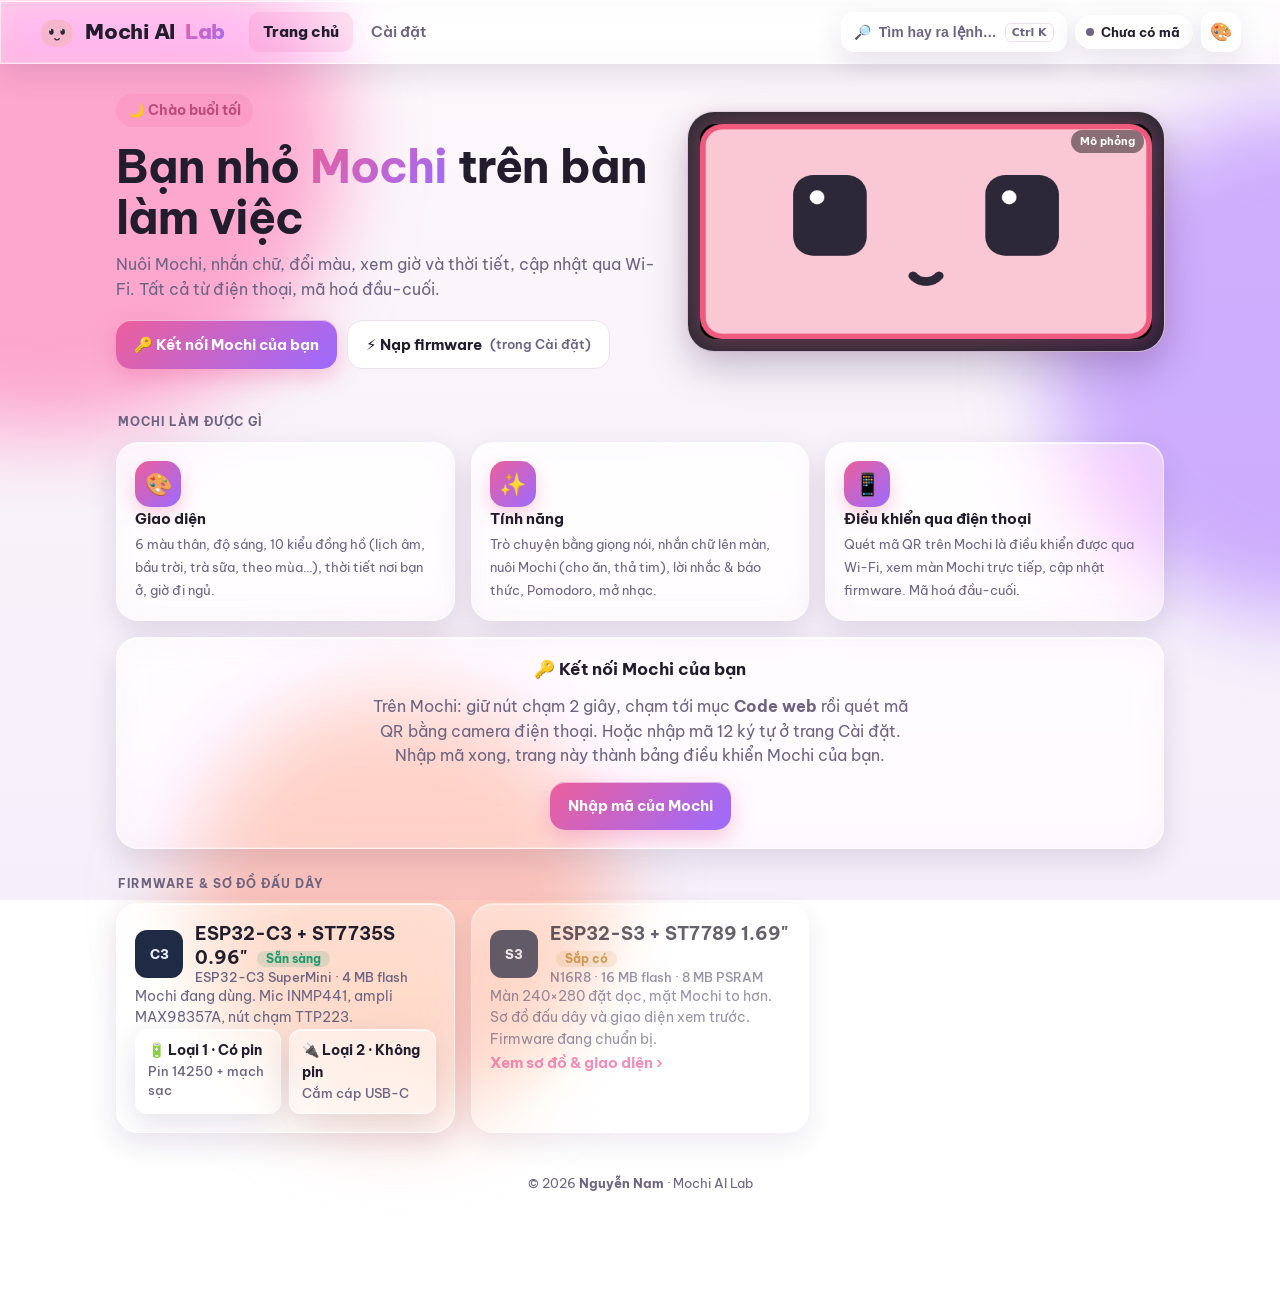
==== commit 59725593: "Firmware 2026.11.26-14: 10 clock faces; web: ESP32-S3 page, showcase until a key is entered, stats -" ====
--- a/index.html
+++ b/index.html
@@ -23,10 +23,10 @@
 <link rel="preconnect" href="https://fonts.googleapis.com">
 <link rel="preconnect" href="https://fonts.gstatic.com" crossorigin>
 <link href="https://fonts.googleapis.com/css2?family=Be+Vietnam+Pro:wght@400;500;600;700;800&display=swap" rel="stylesheet">
-<script src="theme.js?v=20261140"></script>
-<link rel="stylesheet" href="site.css?v=20261140">
-<link rel="stylesheet" href="glass.css?v=20261161">
-<link rel="stylesheet" href="home.css?v=20261140">
+<script src="theme.js?v=20261270"></script>
+<link rel="stylesheet" href="site.css?v=20261270">
+<link rel="stylesheet" href="glass.css?v=20261270">
+<link rel="stylesheet" href="home.css?v=20261270">
 </head>
 <body>
 <header data-active="home"></header>
@@ -38,15 +38,16 @@
       <h1>Bạn nhỏ <em>Mochi</em> trên bàn làm việc</h1>
       <p class="lead">Nuôi Mochi, nhắn chữ, đổi màu, xem giờ và thời tiết, cập nhật qua Wi-Fi. Tất cả từ điện thoại, mã hoá đầu-cuối.</p>
       <div class="btns">
-        <a class="btn primary" href="tinh-nang.html">🐣 Điều khiển Mochi</a>
+        <a class="btn primary needkey" href="tinh-nang.html">🐣 Điều khiển Mochi</a>
+        <a class="btn primary intro" href="cai-dat.html#ma">🔑 Kết nối Mochi của bạn</a>
         <a class="btn" href="cai-dat.html#nap">⚡ Nạp firmware <small>(trong Cài đặt)</small></a>
       </div>
     </div>
     <div class="screen"><canvas id="live" aria-label="Màn hình Mochi trực tiếp"></canvas><span class="live-tag" id="liveTag">Mô phỏng</span></div>
   </section>
 
-  <div class="label" id="who">Mochi của bạn</div>
-  <div class="dash" id="dashboard">
+  <div class="label needkey" id="who">Mochi của bạn</div>
+  <div class="dash needkey" id="dashboard">
     <div class="card">
       <h2>🐣 Tâm trạng</h2>
       <div class="mood"><span class="e" id="moodE">🙂</span><div><b id="moodT">Đang kết nối…</b><small id="moodS"></small></div></div>
@@ -71,14 +72,23 @@
       <div class="qrow"><div>Tiếng khi chạm<small>"pi-pu-pi" và "kyu-kyu-kyu"</small></div><button class="gtoggle" id="qTsnd" aria-label="Tiếng khi chạm"></button></div>
     </div>
   </div>
-  <div class="card nokey" id="nokey" hidden>
+  <!-- without a key (theme.js: html[data-key="0"]) the home page is a showcase -->
+  <div class="label intro">Mochi làm được gì</div>
+  <div class="feats intro">
+    <div class="card feat"><span class="ic">🎨</span><div><b>Giao diện</b><small>6 màu thân, độ sáng, 10 kiểu đồng hồ (lịch âm, bầu trời, trà sữa, theo mùa…), thời tiết nơi bạn ở, giờ đi ngủ.</small></div></div>
+    <div class="card feat"><span class="ic">✨</span><div><b>Tính năng</b><small>Trò chuyện bằng giọng nói, nhắn chữ lên màn, nuôi Mochi (cho ăn, thả tim), lời nhắc & báo thức, Pomodoro, mở nhạc.</small></div></div>
+    <div class="card feat"><span class="ic">📱</span><div><b>Điều khiển qua điện thoại</b><small>Quét mã QR trên Mochi là điều khiển được qua Wi-Fi, xem màn Mochi trực tiếp, cập nhật firmware. Mã hoá đầu-cuối.</small></div></div>
+  </div>
+  <div class="card nokey intro" id="nokey">
     <h2 style="justify-content:center">🔑 Kết nối Mochi của bạn</h2>
-    <p class="lead" style="margin:0 auto 14px">Trên Mochi: giữ nút chạm 2 giây, chạm tới mục <b>Code web</b> rồi quét mã QR bằng camera điện thoại. Hoặc nhập mã 12 ký tự ở trang Cài đặt.</p>
-    <a class="btn primary" href="cai-dat.html#ma">Nhập mã ở Cài đặt</a>
+    <p class="lead" style="margin:0 auto 14px">Trên Mochi: giữ nút chạm 2 giây, chạm tới mục <b>Code web</b> rồi quét mã QR bằng camera điện thoại. Hoặc nhập mã 12 ký tự ở trang Cài đặt. Nhập mã xong, trang này thành bảng điều khiển Mochi của bạn.</p>
+    <a class="btn primary" href="cai-dat.html#ma">Nhập mã của Mochi</a>
   </div>
+  <div class="label intro">Firmware & sơ đồ đấu dây</div>
+  <div class="cards intro" data-cards="boards"></div>
 
-  <div class="label">Tính năng</div>
-  <div class="feats">
+  <div class="label needkey">Tính năng</div>
+  <div class="feats needkey">
     <a class="card feat" href="tinh-nang.html"><span class="ic">✨</span><div><b>Tính năng</b><small>Nhắn chữ, nuôi Mochi, lời nhắc & báo thức, Pomodoro, hẹn giờ, gọi để trò chuyện.</small></div></a>
     <a class="card feat" href="giao-dien.html"><span class="ic">🎨</span><div><b>Giao diện</b><small>Màu thân, độ sáng, đồng hồ, thời tiết, giờ ngủ.</small></div></a>
     <a class="card feat" href="cai-dat.html"><span class="ic">⚙️</span><div><b>Cài đặt & nạp firmware</b><small>Âm lượng, Wi-Fi, cập nhật, đổi mã, nạp firmware cho Mochi mới.</small></div></a>
@@ -86,9 +96,11 @@
 </main>
 <div class="toast" id="toast"></div>
 <footer></footer>
-<script src="site.js?v=20261161"></script>
-<script src="mochi-link.js?v=20261160"></script>
-<script src="mochi-screen.js?v=20261153"></script>
-<script src="home.js?v=20261150"></script>
+<script src="site.js?v=20261270"></script>
+<script src="stats.js?v=20261290"></script>
+<script src="mochi-link.js?v=20261280"></script>
+<script src="mochi-screen.js?v=20261260"></script>
+<script src="cards.js?v=20261260"></script>
+<script src="home.js?v=20261270"></script>
 </body>
 </html>
--- a/site.css
+++ b/site.css
@@ -82,6 +82,8 @@
 .tag.ok { background: color-mix(in srgb, var(--ok) 15%, transparent); color: var(--ok); }
 .tag.warn { background: color-mix(in srgb, var(--warn) 16%, transparent); color: var(--warn); }
 .hidden { display: none !important; }
+/* without a Mochi key the site is a showcase (theme.js sets html[data-key]) */
+[data-key="0"] .needkey, [data-key="1"] .intro { display: none !important; }
 /* ---------- cards (home page, nap-firmware.html; filled by cards.js) ---------- */
 section { margin-top: 30px; scroll-margin-top: 120px; }
 section > h2 { margin: 0 0 4px; font-size: 22px; letter-spacing: -.3px; }
@@ -114,5 +116,7 @@
 .remember { display: flex; gap: 8px; align-items: baseline; flex-wrap: wrap; margin: 10px 2px 0; font-size: 14px; color: var(--text); cursor: pointer; }
 .remember input { accent-color: var(--accent); }
 .remember small { color: var(--muted); }
+.forget { margin: 10px 2px 0; font: inherit; font-size: 13px; font-weight: 600; color: var(--muted); background: none; border: 0;
+  padding: 0; text-decoration: underline; cursor: pointer; }
 
 [hidden] { display: none !important; }
--- a/glass.css
+++ b/glass.css
@@ -115,13 +115,13 @@
 .dock { display: none; }
 @media (max-width: 860px) {
   /* a narrow floating pill, centred (not edge to edge) */
-  .dock { display: grid; grid-template-columns: repeat(4, 1fr); position: fixed; left: 50%; transform: translateX(-50%);
+  .dock { display: grid; grid-template-columns: repeat(var(--n, 4), 1fr); position: fixed; left: 50%; transform: translateX(-50%);
     width: min(330px, calc(100% - 40px)); bottom: calc(12px + env(safe-area-inset-bottom));
     z-index: 50; border-radius: 28px; padding: 5px; overflow: hidden; }
   .dock a { position: relative; z-index: 1; display: grid; justify-items: center; gap: 0; padding: 5px 0; border-radius: 22px; text-decoration: none; color: var(--muted); font-weight: 600; font-size: 10.5px; }
   .dock a span { font-size: 18px; }
   .dock a.active { color: var(--a-ink); }
-  .dock .drop { position: absolute; z-index: 0; top: 5px; bottom: 5px; left: 5px; width: calc((100% - 10px) / 4); border-radius: 22px;
+  .dock .drop { position: absolute; z-index: 0; top: 5px; bottom: 5px; left: 5px; width: calc((100% - 10px) / var(--n, 4)); border-radius: 22px;
     background: linear-gradient(180deg, color-mix(in srgb, #fff 55%, transparent), color-mix(in srgb, #fff 18%, transparent)), var(--a-soft);
     box-shadow: inset 0 1px 0 #fff, inset 0 -2px 6px color-mix(in srgb, var(--accent) 25%, transparent), 0 4px 14px color-mix(in srgb, var(--accent) 25%, transparent);
     transition: transform .45s cubic-bezier(.3, 1.6, .5, 1); }
--- a/home.css
+++ b/home.css
@@ -19,6 +19,11 @@
 .live-tag { position: absolute; top: 18px; right: 20px; font-weight: 700; font-size: 11px; color: #fff; background: rgba(0,0,0,.45);
   padding: 3px 9px; border-radius: 99px; }
 .live-tag.on { background: rgba(235, 50, 70, .88); }
+.live-tag.off { background: rgba(245, 179, 1, .9); color: #2a1e00; }
+/* an S3 Mochi (ST7789 1.69", 240x280 portrait): a tall phone-like frame */
+.screen:has(canvas[data-hw="s3"]) { aspect-ratio: auto; width: min(100%, 300px); justify-self: center; border-radius: 52px; padding: 14px; }
+.screen canvas[data-hw="s3"] { height: auto; aspect-ratio: 240 / 280; border-radius: 40px; }
+.screen.offline canvas { opacity: .45; filter: grayscale(.7); transition: opacity .4s, filter .4s; }
 .live-tag.on::before { content: "● "; animation: liveBlink 1.4s infinite; }
 @keyframes liveBlink { 50% { opacity: .3; } }
 
@@ -46,7 +51,7 @@
   box-shadow: 0 8px 18px color-mix(in srgb, var(--accent) 30%, transparent); transition: transform .3s cubic-bezier(.3,1.6,.5,1); }
 .feat:hover .ic { transform: rotate(-6deg) scale(1.06); }
 .feat b { display: block; margin-bottom: 2px; } .feat small { color: var(--muted); }
-.nokey { text-align: center; padding: 22px; }
+.nokey { text-align: center; padding: 22px; margin-top: 16px; }
 .toast { position: fixed; left: 50%; bottom: 100px; transform: translate(-50%, 20px); opacity: 0; z-index: 80; transition: .25s; pointer-events: none;
   background: color-mix(in srgb, var(--text) 88%, transparent); color: var(--bg); padding: 11px 16px; border-radius: 14px; font-weight: 600; }
 .toast.show { opacity: 1; transform: translate(-50%, 0); }
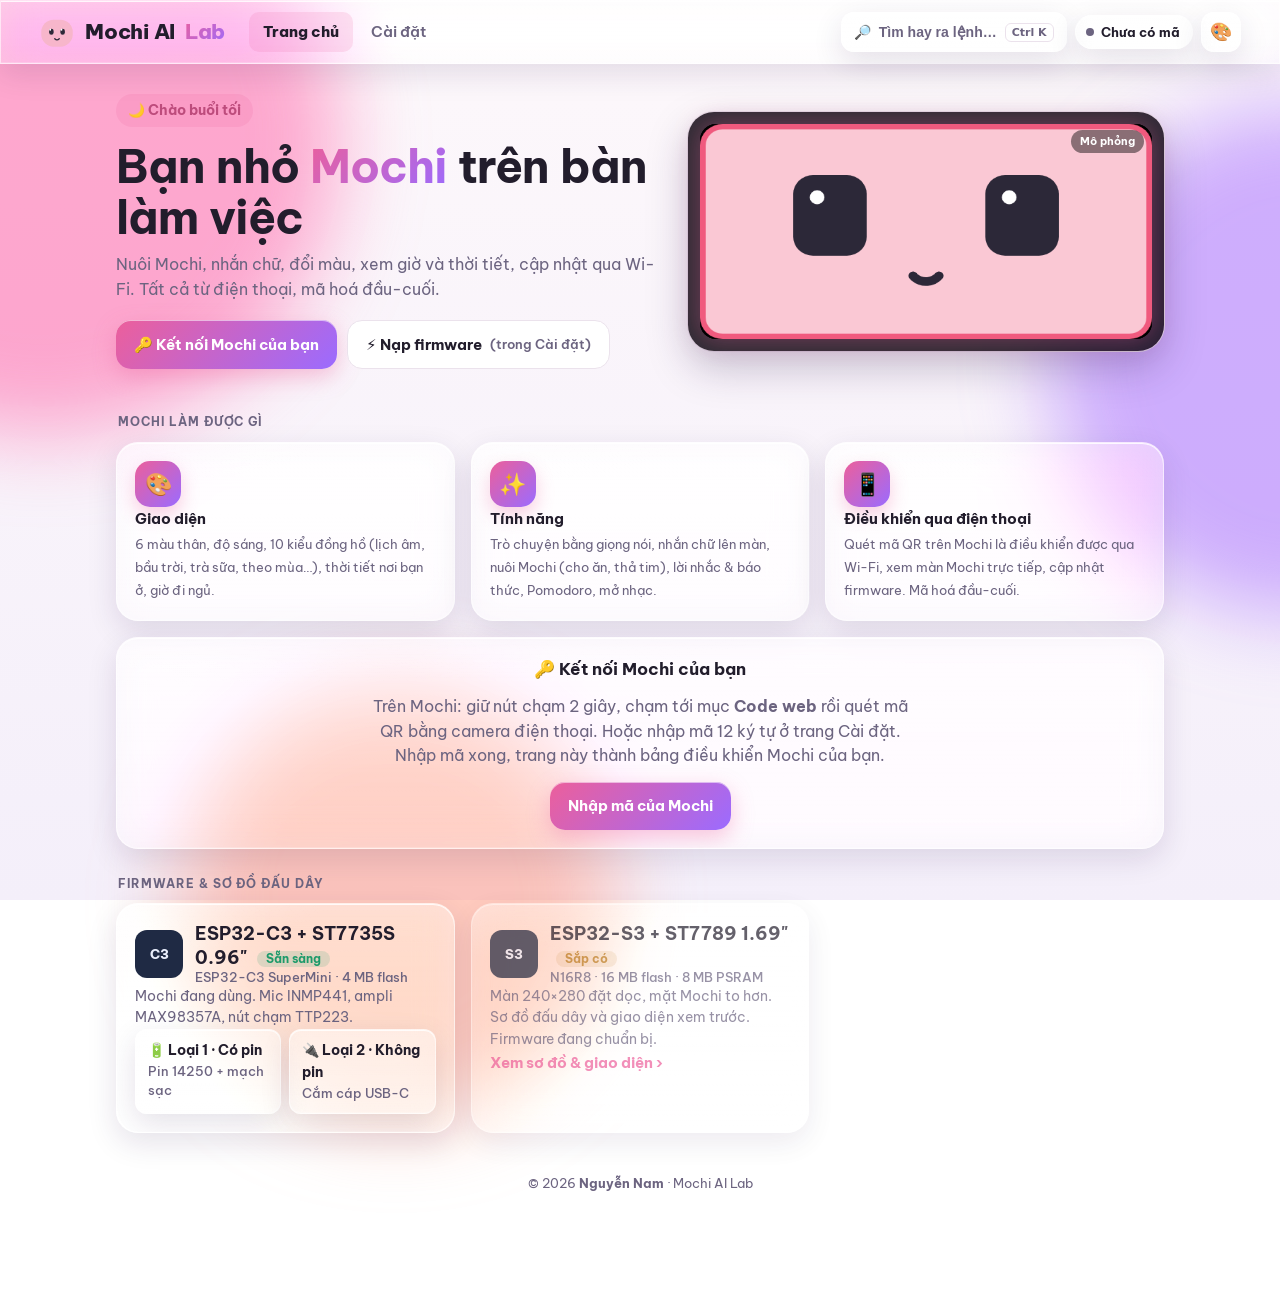
==== commit 7f9a5299: "Thong ke: owner-only stats (GoatCounter secret link saved on the owner's devices) The 📊 Thống kê men" ====
--- a/index.html
+++ b/index.html
@@ -96,7 +96,7 @@
 </main>
 <div class="toast" id="toast"></div>
 <footer></footer>
-<script src="site.js?v=20261270"></script>
+<script src="site.js?v=20261300"></script>
 <script src="stats.js?v=20261290"></script>
 <script src="mochi-link.js?v=20261280"></script>
 <script src="mochi-screen.js?v=20261260"></script>
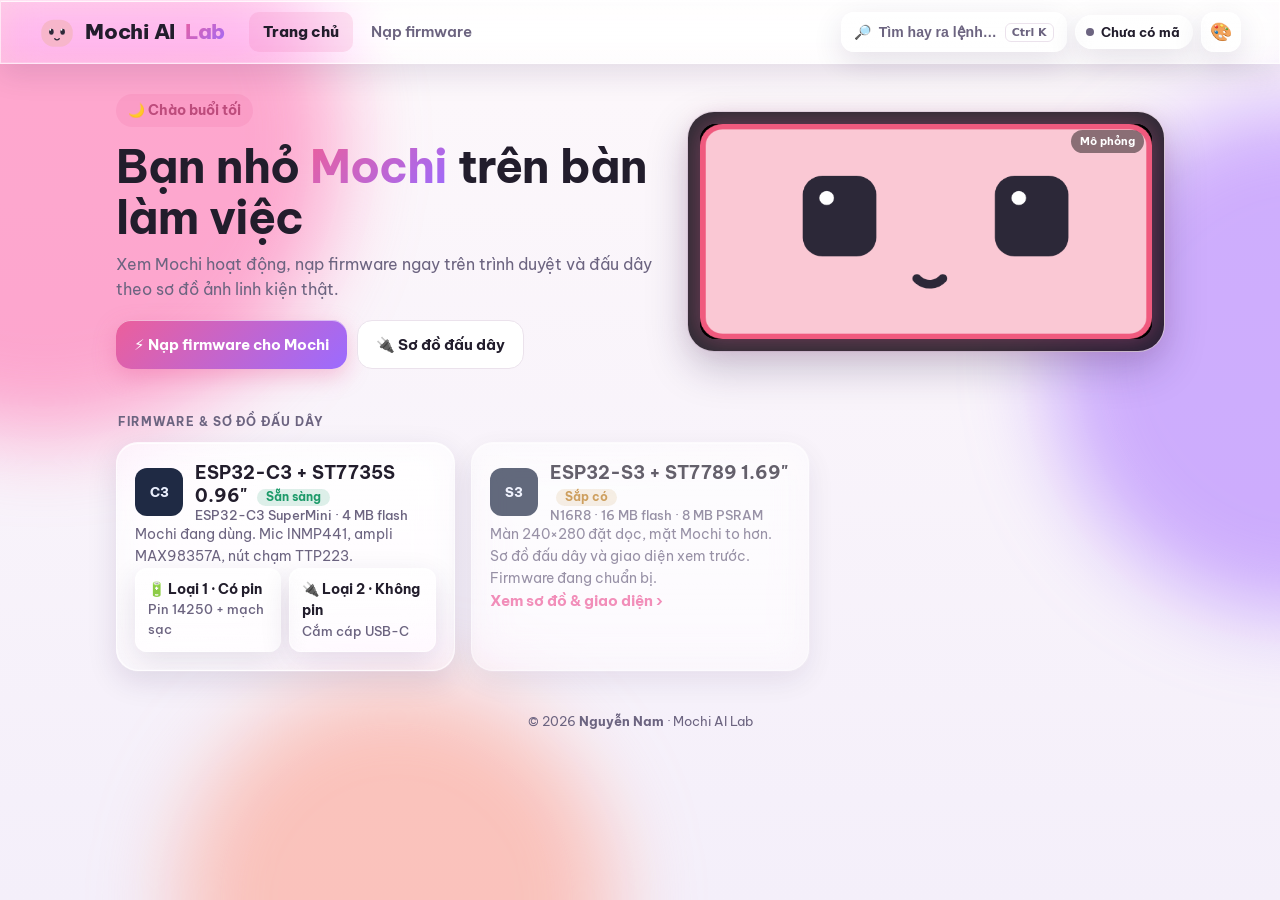
==== commit 97c99e5e: "Firmware 2026.11.27-15 + public site shows only demo, firmware and wiring - firmware: RAM trims, Wi-" ====
--- a/index.html
+++ b/index.html
@@ -18,13 +18,16 @@
   else if (location.hash === '#nap') location.replace('cai-dat.html#nap');
   // the QR code on Mochi's screen (menu > Code web): https://mochiailab.github.io/#<key>
   // (after '#', so the key never reaches the server); Cài đặt fills it in and connects
-  else if (/^#[A-Za-z0-9]{12}$/.test(location.hash)) location.replace('cai-dat.html' + location.hash);
+  else if (/^#[A-Za-z0-9]{12}$/.test(location.hash)) {  // (only in developer mode: 7 taps on the footer)
+    let dev = false; try { dev = localStorage.getItem('mochiDev') === '1'; } catch (e) {}
+    if (dev) location.replace('cai-dat.html' + location.hash); else history.replaceState(null, '', location.pathname);
+  }
 </script>
 <link rel="preconnect" href="https://fonts.googleapis.com">
 <link rel="preconnect" href="https://fonts.gstatic.com" crossorigin>
 <link href="https://fonts.googleapis.com/css2?family=Be+Vietnam+Pro:wght@400;500;600;700;800&display=swap" rel="stylesheet">
 <script src="theme.js?v=20261270"></script>
-<link rel="stylesheet" href="site.css?v=20261270">
+<link rel="stylesheet" href="site.css?v=20261280">
 <link rel="stylesheet" href="glass.css?v=20261270">
 <link rel="stylesheet" href="home.css?v=20261270">
 </head>
@@ -36,11 +39,14 @@
     <div>
       <span class="greet" id="greet">👋 Xin chào</span>
       <h1>Bạn nhỏ <em>Mochi</em> trên bàn làm việc</h1>
-      <p class="lead">Nuôi Mochi, nhắn chữ, đổi màu, xem giờ và thời tiết, cập nhật qua Wi-Fi. Tất cả từ điện thoại, mã hoá đầu-cuối.</p>
+      <p class="lead devonly">Nuôi Mochi, nhắn chữ, đổi màu, xem giờ và thời tiết, cập nhật qua Wi-Fi. Tất cả từ điện thoại, mã hoá đầu-cuối.</p>
+      <p class="lead publiconly">Xem Mochi hoạt động, nạp firmware ngay trên trình duyệt và đấu dây theo sơ đồ ảnh linh kiện thật.</p>
       <div class="btns">
         <a class="btn primary needkey" href="tinh-nang.html">🐣 Điều khiển Mochi</a>
-        <a class="btn primary intro" href="cai-dat.html#ma">🔑 Kết nối Mochi của bạn</a>
-        <a class="btn" href="cai-dat.html#nap">⚡ Nạp firmware <small>(trong Cài đặt)</small></a>
+        <a class="btn primary intro devonly" href="cai-dat.html#ma">🔑 Kết nối Mochi của bạn</a>
+        <a class="btn devonly" href="cai-dat.html#nap">⚡ Nạp firmware <small>(trong Cài đặt)</small></a>
+        <a class="btn primary publiconly" href="cai-dat.html#nap">⚡ Nạp firmware cho Mochi</a>
+        <a class="btn publiconly" href="esp32-c3.html#daydien">🔌 Sơ đồ đấu dây</a>
       </div>
     </div>
     <div class="screen"><canvas id="live" aria-label="Màn hình Mochi trực tiếp"></canvas><span class="live-tag" id="liveTag">Mô phỏng</span></div>
@@ -73,13 +79,13 @@
     </div>
   </div>
   <!-- without a key (theme.js: html[data-key="0"]) the home page is a showcase -->
-  <div class="label intro">Mochi làm được gì</div>
-  <div class="feats intro">
+  <div class="label intro devonly">Mochi làm được gì</div>
+  <div class="feats intro devonly">
     <div class="card feat"><span class="ic">🎨</span><div><b>Giao diện</b><small>6 màu thân, độ sáng, 10 kiểu đồng hồ (lịch âm, bầu trời, trà sữa, theo mùa…), thời tiết nơi bạn ở, giờ đi ngủ.</small></div></div>
     <div class="card feat"><span class="ic">✨</span><div><b>Tính năng</b><small>Trò chuyện bằng giọng nói, nhắn chữ lên màn, nuôi Mochi (cho ăn, thả tim), lời nhắc & báo thức, Pomodoro, mở nhạc.</small></div></div>
-    <div class="card feat"><span class="ic">📱</span><div><b>Điều khiển qua điện thoại</b><small>Quét mã QR trên Mochi là điều khiển được qua Wi-Fi, xem màn Mochi trực tiếp, cập nhật firmware. Mã hoá đầu-cuối.</small></div></div>
+    <div class="card feat devonly"><span class="ic">📱</span><div><b>Điều khiển qua điện thoại</b><small>Quét mã QR trên Mochi là điều khiển được qua Wi-Fi, xem màn Mochi trực tiếp, cập nhật firmware. Mã hoá đầu-cuối.</small></div></div>
   </div>
-  <div class="card nokey intro" id="nokey">
+  <div class="card nokey intro devonly" id="nokey">
     <h2 style="justify-content:center">🔑 Kết nối Mochi của bạn</h2>
     <p class="lead" style="margin:0 auto 14px">Trên Mochi: giữ nút chạm 2 giây, chạm tới mục <b>Code web</b> rồi quét mã QR bằng camera điện thoại. Hoặc nhập mã 12 ký tự ở trang Cài đặt. Nhập mã xong, trang này thành bảng điều khiển Mochi của bạn.</p>
     <a class="btn primary" href="cai-dat.html#ma">Nhập mã của Mochi</a>
@@ -96,7 +102,7 @@
 </main>
 <div class="toast" id="toast"></div>
 <footer></footer>
-<script src="site.js?v=20261300"></script>
+<script src="site.js?v=20261280"></script>
 <script src="stats.js?v=20261290"></script>
 <script src="mochi-link.js?v=20261280"></script>
 <script src="mochi-screen.js?v=20261260"></script>
--- a/site.css
+++ b/site.css
@@ -84,6 +84,8 @@
 .hidden { display: none !important; }
 /* without a Mochi key the site is a showcase (theme.js sets html[data-key]) */
 [data-key="0"] .needkey, [data-key="1"] .intro { display: none !important; }
+/* the key box and everything about remote control only in developer mode (7 taps on the footer) */
+[data-dev="0"] .devonly, [data-dev="1"] .publiconly { display: none !important; }
 /* ---------- cards (home page, nap-firmware.html; filled by cards.js) ---------- */
 section { margin-top: 30px; scroll-margin-top: 120px; }
 section > h2 { margin: 0 0 4px; font-size: 22px; letter-spacing: -.3px; }
